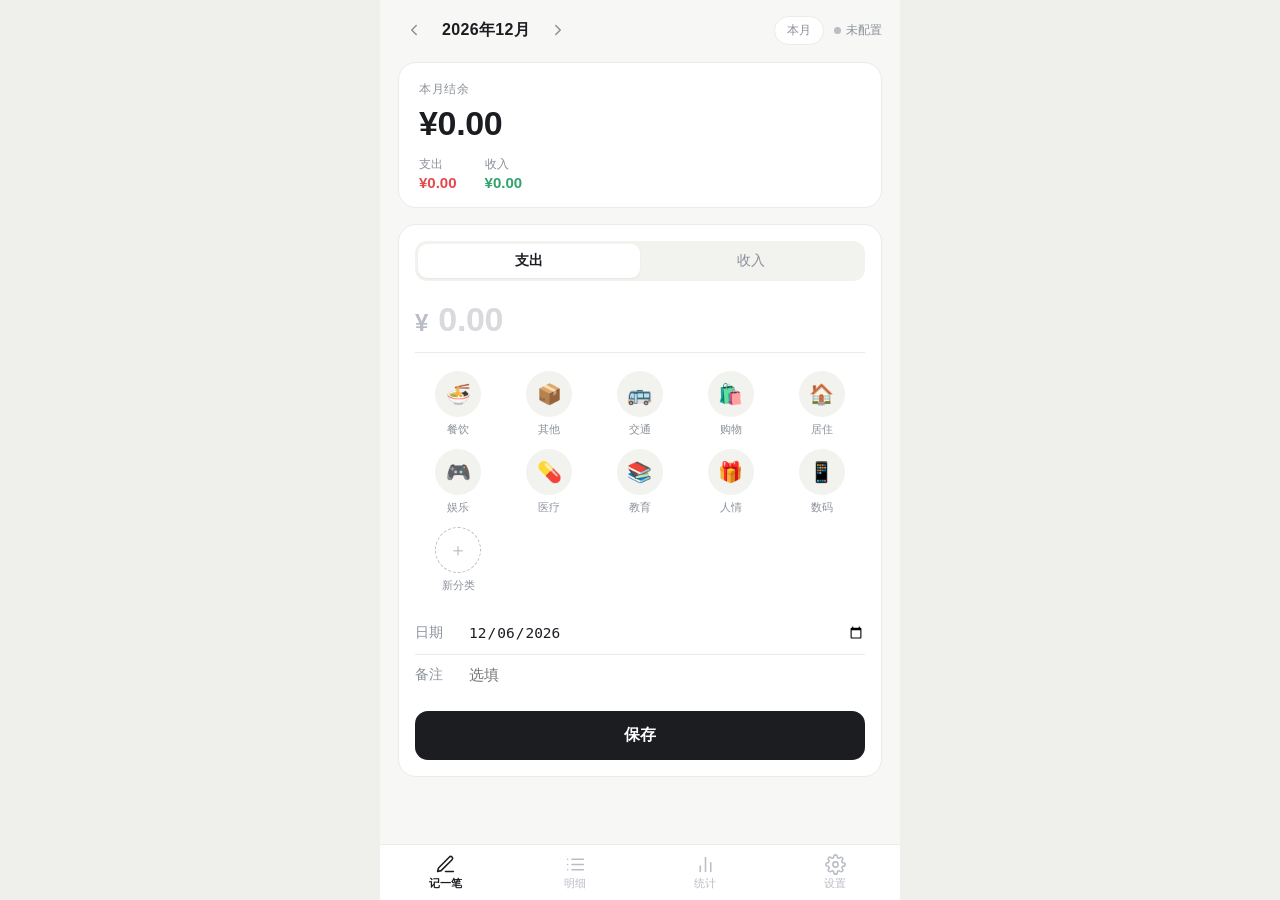
==== index.html @ 95bf7838 "UI 极简改版：暖白底/细线/黑色主按钮/线性图标/大号数字结余卡" ====
<!DOCTYPE html>
<html lang="zh-CN">
<head>
  <meta charset="UTF-8">
  <meta name="viewport" content="width=device-width, initial-scale=1, viewport-fit=cover">
  <title>记账本</title>
  <meta name="theme-color" content="#f7f7f5">
  <meta name="description" content="离线可用的家庭记账本，多设备自动同步">
  <link rel="manifest" href="./manifest.webmanifest">
  <link rel="icon" href="./icons/icon-192.png">
  <link rel="apple-touch-icon" href="./icons/icon-180.png">
  <meta name="apple-mobile-web-app-capable" content="yes">
  <meta name="mobile-web-app-capable" content="yes">
  <meta name="apple-mobile-web-app-status-bar-style" content="default">
  <meta name="apple-mobile-web-app-title" content="记账本">
  <link rel="stylesheet" href="./style.css">
</head>
<body>
  <div id="app">
    <header class="topbar">
      <div class="month-nav">
        <button id="prev-month" class="nav-btn" aria-label="上一月">
          <svg viewBox="0 0 24 24" width="18" height="18" fill="none" stroke="currentColor" stroke-width="2" stroke-linecap="round" stroke-linejoin="round"><polyline points="15 18 9 12 15 6"/></svg>
        </button>
        <div class="month-label" id="month-label">—</div>
        <button id="next-month" class="nav-btn" aria-label="下一月">
          <svg viewBox="0 0 24 24" width="18" height="18" fill="none" stroke="currentColor" stroke-width="2" stroke-linecap="round" stroke-linejoin="round"><polyline points="9 18 15 12 9 6"/></svg>
        </button>
      </div>
      <div class="top-right">
        <button id="this-month" class="today-btn">本月</button>
        <span class="sync-chip off" id="sync-chip" title="同步状态"><i></i><b>未配置</b></span>
      </div>
    </header>

    <section class="hero">
      <div class="hero-k">本月结余</div>
      <div class="hero-v" id="sum-net">¥0.00</div>
      <div class="hero-row">
        <div class="hero-cell"><span class="k">支出</span><span class="v expense" id="sum-expense">¥0.00</span></div>
        <div class="hero-cell"><span class="k">收入</span><span class="v income" id="sum-income">¥0.00</span></div>
      </div>
    </section>

    <main id="view"></main>

    <nav class="tabbar">
      <button class="tab" data-tab="add">
        <svg viewBox="0 0 24 24" width="21" height="21" fill="none" stroke="currentColor" stroke-width="1.8" stroke-linecap="round" stroke-linejoin="round"><path d="M12 20h9"/><path d="M16.5 3.5a2.1 2.1 0 0 1 3 3L7 19l-4 1 1-4Z"/></svg>
        <span>记一笔</span>
      </button>
      <button class="tab" data-tab="list">
        <svg viewBox="0 0 24 24" width="21" height="21" fill="none" stroke="currentColor" stroke-width="1.8" stroke-linecap="round" stroke-linejoin="round"><line x1="8" y1="6" x2="21" y2="6"/><line x1="8" y1="12" x2="21" y2="12"/><line x1="8" y1="18" x2="21" y2="18"/><line x1="3" y1="6" x2="3.01" y2="6"/><line x1="3" y1="12" x2="3.01" y2="12"/><line x1="3" y1="18" x2="3.01" y2="18"/></svg>
        <span>明细</span>
      </button>
      <button class="tab" data-tab="stats">
        <svg viewBox="0 0 24 24" width="21" height="21" fill="none" stroke="currentColor" stroke-width="1.8" stroke-linecap="round" stroke-linejoin="round"><line x1="18" y1="20" x2="18" y2="10"/><line x1="12" y1="20" x2="12" y2="4"/><line x1="6" y1="20" x2="6" y2="14"/></svg>
        <span>统计</span>
      </button>
      <button class="tab" data-tab="set">
        <svg viewBox="0 0 24 24" width="21" height="21" fill="none" stroke="currentColor" stroke-width="1.8" stroke-linecap="round" stroke-linejoin="round"><circle cx="12" cy="12" r="3"/><path d="M19.4 15a1.65 1.65 0 0 0 .33 1.82l.06.06a2 2 0 1 1-2.83 2.83l-.06-.06a1.65 1.65 0 0 0-1.82-.33 1.65 1.65 0 0 0-1 1.51V21a2 2 0 1 1-4 0v-.09A1.65 1.65 0 0 0 9 19.4a1.65 1.65 0 0 0-1.82.33l-.06.06a2 2 0 1 1-2.83-2.83l.06-.06a1.65 1.65 0 0 0 .33-1.82 1.65 1.65 0 0 0-1.51-1H3a2 2 0 1 1 0-4h.09A1.65 1.65 0 0 0 4.6 9a1.65 1.65 0 0 0-.33-1.82l-.06-.06a2 2 0 1 1 2.83-2.83l.06.06a1.65 1.65 0 0 0 1.82.33H9a1.65 1.65 0 0 0 1-1.51V3a2 2 0 1 1 4 0v.09a1.65 1.65 0 0 0 1 1.51 1.65 1.65 0 0 0 1.82-.33l.06-.06a2 2 0 1 1 2.83 2.83l-.06.06a1.65 1.65 0 0 0-.33 1.82V9a1.65 1.65 0 0 0 1.51 1H21a2 2 0 1 1 0 4h-.09a1.65 1.65 0 0 0-1.51 1Z"/></svg>
        <span>设置</span>
      </button>
    </nav>
  </div>

  <div id="toast" class="toast" hidden></div>

  <script src="./sync.js"></script>
  <script src="./app.js"></script>
</body>
</html>
---- style.css ----
/* 记账本 —— 极简风：暖白底、细线、黑色主按钮、大号数字 */
:root {
  --ink: #1b1d21;
  --sub: #8b909a;
  --faint: #b9bdc5;
  --bg: #f7f7f5;
  --card: #ffffff;
  --line: #ecebe8;
  --chip: #f2f2ef;
  --expense: #e5484d;
  --income: #30a46c;
  --radius: 18px;
  --tabbar-h: 56px;
}
* { box-sizing: border-box; -webkit-tap-highlight-color: transparent; }
html, body { margin: 0; padding: 0; }
body {
  font-family: -apple-system, "PingFang SC", "Microsoft YaHei", "Segoe UI", sans-serif;
  background: var(--bg);
  color: var(--ink);
  font-size: 15px;
  -webkit-font-smoothing: antialiased;
}
#app {
  max-width: 520px;
  margin: 0 auto;
  min-height: 100dvh;
  display: flex;
  flex-direction: column;
}

/* ---------- 顶栏 ---------- */
.topbar {
  display: flex; align-items: center; justify-content: space-between;
  padding: calc(14px + env(safe-area-inset-top)) 18px 4px;
}
.month-nav { display: flex; align-items: center; gap: 2px; }
.month-label { font-size: 16px; font-weight: 600; min-width: 108px; text-align: center; letter-spacing: .02em; }
.nav-btn {
  border: none; background: none; color: var(--sub);
  width: 32px; height: 32px; border-radius: 10px; cursor: pointer;
  display: flex; align-items: center; justify-content: center;
}
.nav-btn:active { background: var(--chip); color: var(--ink); }
.top-right { display: flex; align-items: center; gap: 10px; }
.today-btn {
  border: 1px solid var(--line); background: var(--card); color: var(--sub);
  font-size: 12px; padding: 5px 12px; border-radius: 999px; cursor: pointer;
}
.today-btn:active { color: var(--ink); border-color: var(--faint); }
.sync-chip {
  display: inline-flex; align-items: center; gap: 5px;
  font-size: 11.5px; color: var(--sub); cursor: default;
}
.sync-chip i { width: 7px; height: 7px; border-radius: 50%; background: var(--faint); display: inline-block; }
.sync-chip b { font-weight: 500; }
.sync-chip.ok i { background: var(--income); }
.sync-chip.busy i { background: #f0b429; animation: blink 1s infinite; }
.sync-chip.warn i { background: #f0b429; }
.sync-chip.err i { background: var(--expense); }
@keyframes blink { 50% { opacity: .3; } }

/* ---------- 结余卡 ---------- */
.hero {
  margin: 12px 18px 4px;
  background: var(--card);
  border: 1px solid var(--line);
  border-radius: var(--radius);
  padding: 18px 20px 16px;
}
.hero-k { font-size: 12px; color: var(--sub); letter-spacing: .05em; }
.hero-v {
  font-size: 34px; font-weight: 700; margin-top: 6px;
  font-variant-numeric: tabular-nums; letter-spacing: -.01em;
}
.hero-v.neg { color: var(--expense); }
.hero-row { display: flex; gap: 28px; margin-top: 14px; }
.hero-cell { display: flex; flex-direction: column; gap: 2px; }
.hero-cell .k { font-size: 11.5px; color: var(--sub); }
.hero-cell .v { font-size: 15px; font-weight: 600; font-variant-numeric: tabular-nums; }
.v.expense { color: var(--expense); }
.v.income { color: var(--income); }

/* ---------- 主视图 ---------- */
main { flex: 1; padding: 12px 18px calc(var(--tabbar-h) + 22px + env(safe-area-inset-bottom)); }
.card {
  background: var(--card); border: 1px solid var(--line);
  border-radius: var(--radius); padding: 16px; margin-bottom: 12px;
}
.empty { text-align: center; color: var(--faint); padding: 44px 10px; font-size: 14px; }
.empty .big { font-size: 30px; display: block; margin-bottom: 10px; opacity: .6; }

/* ---------- 记一笔 ---------- */
.seg {
  display: flex; background: var(--chip); border-radius: 12px; padding: 3px; margin-bottom: 18px;
}
.seg button {
  flex: 1; padding: 8px; border: none; border-radius: 9px; background: transparent;
  font-size: 14px; color: var(--sub); cursor: pointer; font-weight: 500;
  transition: all .15s ease;
}
.seg button.on { background: var(--card); color: var(--ink); font-weight: 600; box-shadow: 0 1px 2px rgba(0,0,0,.05); }

.amount-row { display: flex; align-items: baseline; gap: 8px; border-bottom: 1.5px solid var(--line); padding-bottom: 12px; margin-bottom: 18px; }
.amount-row:focus-within { border-color: var(--ink); }
.amount-row .yen { font-size: 24px; color: var(--faint); font-weight: 600; }
#amount {
  border: none; outline: none; font-size: 34px; font-weight: 700; width: 100%;
  background: transparent; color: var(--ink); font-variant-numeric: tabular-nums;
  letter-spacing: -.01em;
}
#amount::placeholder { color: #d8dade; font-weight: 600; }

.cat-grid { display: grid; grid-template-columns: repeat(5, 1fr); gap: 12px 4px; margin-bottom: 20px; }
.cat {
  display: flex; flex-direction: column; align-items: center; gap: 5px;
  border: none; background: none; cursor: pointer; padding: 0;
}
.cat .cico {
  width: 46px; height: 46px; border-radius: 50%; background: var(--chip);
  display: flex; align-items: center; justify-content: center;
  font-size: 20px; transition: all .15s ease; border: 1.5px solid transparent;
}
.cat .cname { font-size: 11px; color: var(--sub); max-width: 100%; overflow: hidden; white-space: nowrap; text-overflow: ellipsis; }
.cat.sel .cico { border-color: var(--ink); background: #fff; }
.cat.sel .cname { color: var(--ink); font-weight: 600; }
.cat.add-cat .cico { border: 1.5px dashed var(--faint); background: transparent; color: var(--faint); font-size: 18px; }

.frow { display: flex; align-items: center; gap: 12px; padding: 11px 0; border-bottom: 1px solid var(--line); }
.frow:last-of-type { border-bottom: none; }
.frow .fk { width: 40px; color: var(--sub); font-size: 13.5px; flex: none; }
.frow input {
  flex: 1; border: none; outline: none; background: transparent;
  font-size: 14.5px; color: var(--ink); min-width: 0;
}

.btn-primary {
  width: 100%; padding: 14px; border: none; border-radius: 13px; margin-top: 16px;
  background: var(--ink); color: #fff; font-size: 15.5px; font-weight: 600; cursor: pointer;
  transition: opacity .15s ease;
}
.btn-primary:active { opacity: .8; }
.btn-ghost {
  padding: 14px 18px; border: 1px solid var(--line); border-radius: 13px;
  background: var(--card); color: var(--sub); font-size: 14.5px; cursor: pointer;
}
.btn-ghost:active { border-color: var(--faint); color: var(--ink); }
.btn-danger { color: var(--expense); }
.edit-actions { display: flex; gap: 10px; margin-top: 16px; }
.edit-actions .btn-primary { flex: 1; margin-top: 0; }

/* ---------- 明细 ---------- */
.list-card { padding: 4px 16px 8px; }
.day-group { margin-top: 10px; }
.day-head {
  display: flex; justify-content: space-between; font-size: 12px;
  color: var(--sub); padding: 4px 0 8px;
}
.day-head .day-total { font-variant-numeric: tabular-nums; }
.rrow {
  display: flex; align-items: center; gap: 12px;
  padding: 11px 0; border-top: 1px solid var(--line); cursor: pointer;
}
.rrow:active { opacity: .6; }
.rico {
  width: 36px; height: 36px; border-radius: 50%; background: var(--chip);
  display: flex; align-items: center; justify-content: center; font-size: 17px; flex: none;
}
.rmid { flex: 1; min-width: 0; }
.rname { font-size: 14px; font-weight: 500; }
.rnote { font-size: 11.5px; color: var(--faint); white-space: nowrap; overflow: hidden; text-overflow: ellipsis; margin-top: 1px; }
.ramt { font-size: 14.5px; font-weight: 600; font-variant-numeric: tabular-nums; flex: none; }
.ramt.expense { color: var(--ink); }
.ramt.income { color: var(--income); }

/* ---------- 统计 ---------- */
.chart-title { font-size: 12.5px; color: var(--sub); margin: 0 0 14px; font-weight: 600; letter-spacing: .03em; }
canvas { width: 100%; display: block; }
.pie-wrap { display: flex; align-items: center; gap: 16px; flex-wrap: wrap; }
.pie-wrap canvas { flex: 0 0 140px; width: 140px; height: 140px; }
.legend { flex: 1; min-width: 180px; }
.legend-item { padding: 5px 0; }
.legend-line { display: flex; align-items: center; gap: 6px; font-size: 12.5px; }
.legend-line .l-name { flex: 1; white-space: nowrap; overflow: hidden; text-overflow: ellipsis; color: var(--ink); }
.legend-line .l-val { font-variant-numeric: tabular-nums; font-weight: 600; }
.legend-line .l-pct { color: var(--sub); width: 38px; text-align: right; font-variant-numeric: tabular-nums; }
.lbar { height: 4px; border-radius: 2px; background: var(--chip); margin-top: 5px; overflow: hidden; }
.lbar i { display: block; height: 100%; border-radius: 2px; }

/* ---------- 设置 ---------- */
.set-row { padding: 10px 0; }
.set-k { font-size: 12.5px; color: var(--sub); margin-bottom: 8px; }
.set-row input {
  width: 100%; border: 1px solid var(--line); border-radius: 11px; padding: 11px 13px;
  font-size: 14px; background: var(--card); color: var(--ink); outline: none;
}
.set-row input:focus { border-color: var(--ink); }
.set-actions { display: flex; gap: 10px; margin-top: 12px; }
.set-actions .btn-primary { flex: 1; margin-top: 0; }
.set-status { font-size: 13px; color: var(--sub); line-height: 2; margin-top: 12px; border-top: 1px solid var(--line); padding-top: 10px; }
.set-status b { color: var(--ink); font-weight: 600; }
.set-status .err-txt { color: var(--expense); }
.set-help { font-size: 12px; color: var(--faint); line-height: 1.9; margin-top: 10px; }
.set-help a { color: var(--sub); }

/* ---------- 底栏 ---------- */
.tabbar {
  position: fixed; bottom: 0; left: 0; right: 0; z-index: 20;
  max-width: 520px; margin: 0 auto;
  display: flex; background: rgba(255,255,255,0.92); backdrop-filter: blur(12px);
  border-top: 1px solid var(--line);
  padding-bottom: env(safe-area-inset-bottom);
  height: calc(var(--tabbar-h) + env(safe-area-inset-bottom));
}
.tab {
  flex: 1; border: none; background: none; display: flex; flex-direction: column;
  align-items: center; justify-content: center; gap: 2px;
  font-size: 10.5px; color: var(--faint); cursor: pointer; transition: color .15s ease;
}
.tab.on { color: var(--ink); font-weight: 600; }

/* ---------- toast ---------- */
.toast {
  position: fixed; left: 50%; bottom: calc(var(--tabbar-h) + 24px + env(safe-area-inset-bottom));
  transform: translateX(-50%); z-index: 50;
  background: rgba(27, 29, 33, 0.92); color: #fff; font-size: 13px;
  padding: 9px 18px; border-radius: 999px; max-width: 82vw; text-align: center;
  animation: pop 0.18s ease-out;
}
.toast.err { background: rgba(190, 60, 45, 0.95); }
@keyframes pop { from { opacity: 0; transform: translateX(-50%) translateY(6px); } }

@media (min-width: 560px) {
  body { background: #efefec; }
  #app { background: var(--bg); }
}
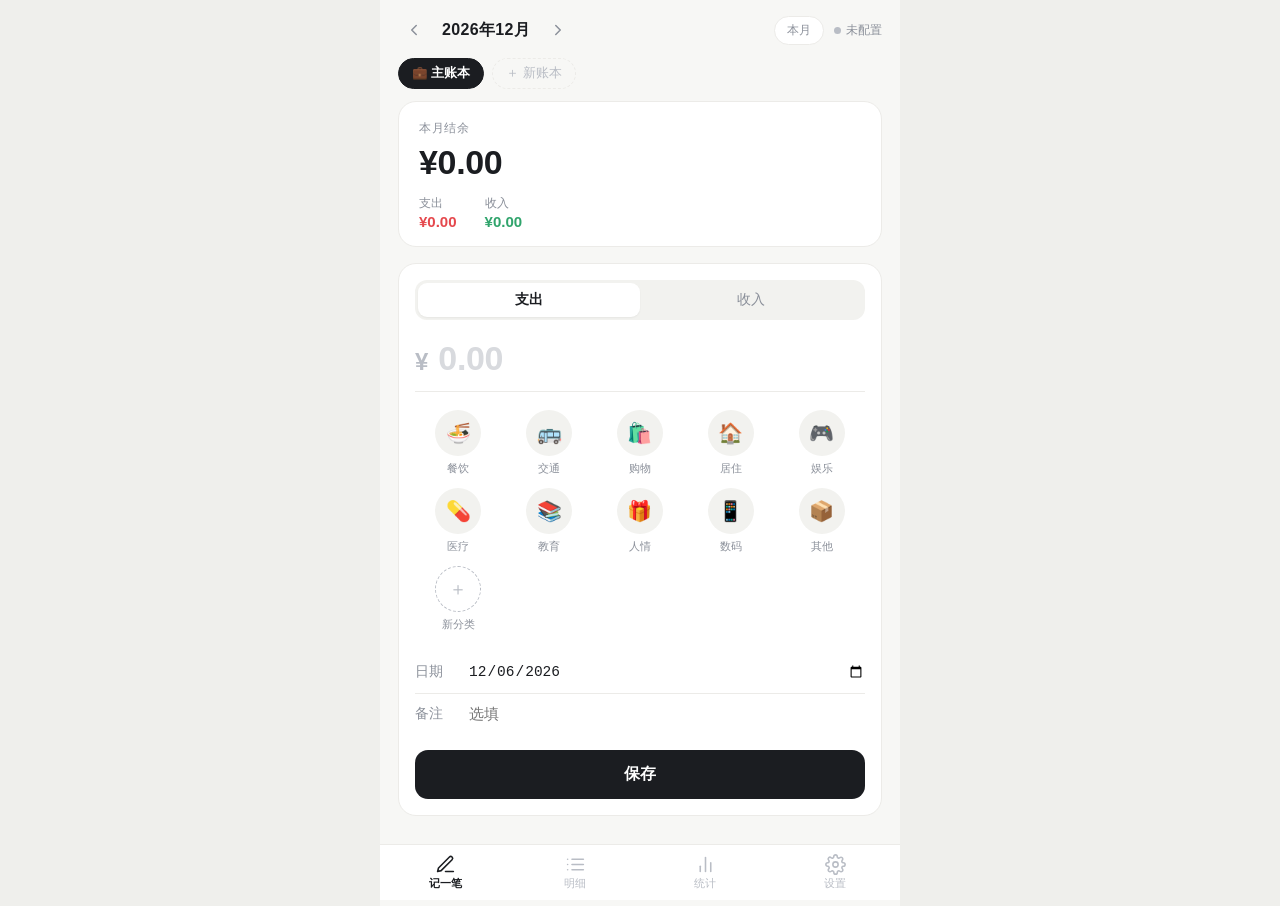
==== commit 9af98d9b: "多账本：主账本+可增删改的小账本，顶部胶囊切换，账本管理进设置页，同步含 ledgers" ====
--- a/index.html
+++ b/index.html
@@ -32,6 +32,8 @@
         <span class="sync-chip off" id="sync-chip" title="同步状态"><i></i><b>未配置</b></span>
       </div>
     </header>
+
+    <div class="ledger-row" id="ledger-row"></div>
 
     <section class="hero">
       <div class="hero-k">本月结余</div>
--- a/style.css
+++ b/style.css
@@ -90,6 +90,37 @@
 .empty { text-align: center; color: var(--faint); padding: 44px 10px; font-size: 14px; }
 .empty .big { font-size: 30px; display: block; margin-bottom: 10px; opacity: .6; }
 
+/* ---------- 账本切换 ---------- */
+.ledger-row {
+  display: flex; gap: 8px; padding: 8px 18px 0;
+  overflow-x: auto; scrollbar-width: none;
+}
+.ledger-row::-webkit-scrollbar { display: none; }
+.lchip {
+  flex: none; border: 1px solid var(--line); background: var(--card); color: var(--sub);
+  font-size: 12.5px; padding: 6px 13px; border-radius: 999px; cursor: pointer; white-space: nowrap;
+  transition: all .15s ease;
+}
+.lchip.on { background: var(--ink); color: #fff; border-color: var(--ink); font-weight: 600; }
+.lchip-add { border-style: dashed; color: var(--faint); background: transparent; }
+.lchip-add:active { border-color: var(--ink); color: var(--ink); }
+
+/* ---------- 账本管理行 ---------- */
+.mrow { display: flex; align-items: center; gap: 10px; padding: 10px 0; border-bottom: 1px solid var(--line); }
+.mrow:last-child { border-bottom: none; }
+.mico {
+  width: 32px; height: 32px; border-radius: 50%; background: var(--chip);
+  display: flex; align-items: center; justify-content: center; font-size: 15px; flex: none;
+}
+.mname { flex: 1; min-width: 0; font-size: 14px; font-weight: 600; }
+.mname em { display: block; font-style: normal; font-size: 11.5px; color: var(--faint); font-weight: 400; margin-top: 1px; }
+.mini {
+  border: 1px solid var(--line); background: var(--card); color: var(--sub);
+  font-size: 12px; padding: 5px 11px; border-radius: 8px; cursor: pointer; flex: none;
+}
+.mini:active { border-color: var(--faint); color: var(--ink); }
+.mini.danger { color: var(--expense); border-color: #f3c5bd; }
+
 /* ---------- 记一笔 ---------- */
 .seg {
   display: flex; background: var(--chip); border-radius: 12px; padding: 3px; margin-bottom: 18px;
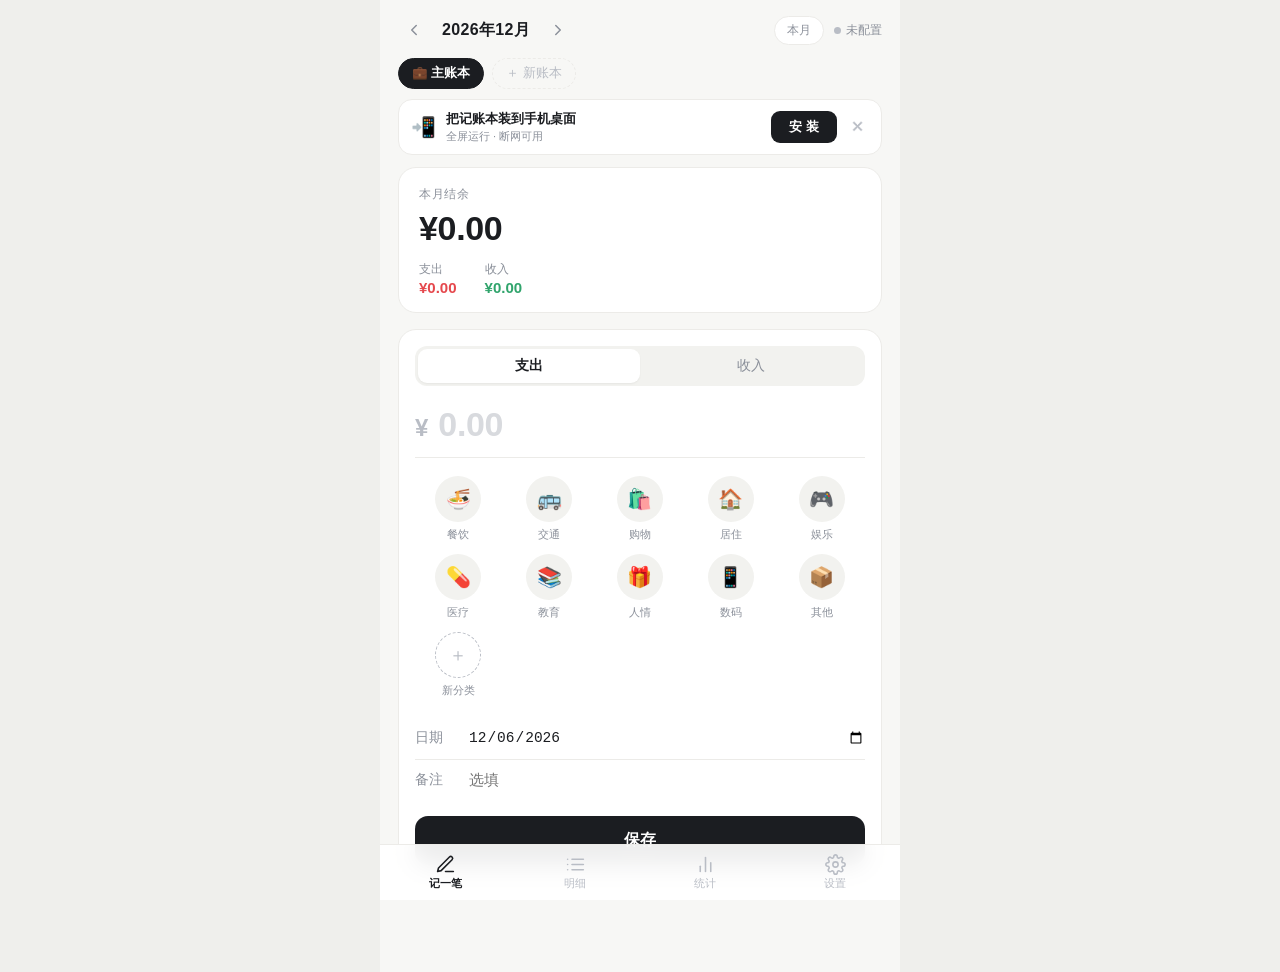
==== commit ba08dba0: "一键安装引导：beforeinstallprompt 安装横幅 + 设置页安装说明" ====
--- a/index.html
+++ b/index.html
@@ -34,6 +34,13 @@
     </header>
 
     <div class="ledger-row" id="ledger-row"></div>
+
+    <div class="install-banner" id="install-banner" hidden>
+      <span class="ib-ico">📲</span>
+      <div class="ib-txt"><b>把记账本装到手机桌面</b><em>全屏运行 · 断网可用</em></div>
+      <button class="ib-btn" id="ib-install">安 装</button>
+      <button class="ib-x" id="ib-dismiss" aria-label="关闭">✕</button>
+    </div>
 
     <section class="hero">
       <div class="hero-k">本月结余</div>
--- a/style.css
+++ b/style.css
@@ -90,6 +90,22 @@
 .empty { text-align: center; color: var(--faint); padding: 44px 10px; font-size: 14px; }
 .empty .big { font-size: 30px; display: block; margin-bottom: 10px; opacity: .6; }
 
+/* ---------- 安装引导条 ---------- */
+.install-banner {
+  display: flex; align-items: center; gap: 10px;
+  margin: 10px 18px 0; padding: 10px 12px;
+  background: var(--card); border: 1px solid var(--line); border-radius: 14px;
+}
+.ib-ico { font-size: 20px; flex: none; }
+.ib-txt { flex: 1; min-width: 0; display: flex; flex-direction: column; gap: 1px; }
+.ib-txt b { font-size: 13px; }
+.ib-txt em { font-style: normal; font-size: 11px; color: var(--sub); }
+.ib-btn {
+  border: none; background: var(--ink); color: #fff; font-size: 13px;
+  padding: 7px 18px; border-radius: 9px; cursor: pointer; font-weight: 600; flex: none;
+}
+.ib-x { border: none; background: none; color: var(--faint); font-size: 14px; cursor: pointer; padding: 4px; flex: none; }
+
 /* ---------- 账本切换 ---------- */
 .ledger-row {
   display: flex; gap: 8px; padding: 8px 18px 0;
@@ -120,6 +136,35 @@
 }
 .mini:active { border-color: var(--faint); color: var(--ink); }
 .mini.danger { color: var(--expense); border-color: #f3c5bd; }
+
+/* ---------- 日历总览 ---------- */
+.cal-head, .cal-grid { display: grid; grid-template-columns: repeat(7, 1fr); gap: 4px; }
+.cal-head span { text-align: center; font-size: 10.5px; color: var(--faint); padding-bottom: 4px; }
+.cal-cell {
+  display: flex; flex-direction: column; align-items: center; justify-content: flex-start;
+  min-height: 46px; padding: 5px 0 3px; border-radius: 10px;
+}
+.cal-cell.pad { min-height: 0; padding: 0; }
+.cal-cell .cd { font-size: 12.5px; font-weight: 600; color: var(--sub); line-height: 1.25; }
+.cal-cell .ce, .cal-cell .ci { font-size: 8.5px; line-height: 1.35; font-variant-numeric: tabular-nums; visibility: hidden; }
+.cal-cell.has { background: var(--chip); cursor: pointer; }
+.cal-cell.has .cd { color: var(--ink); }
+.cal-cell.has .ce { color: var(--expense); visibility: visible; }
+.cal-cell.has .ci { color: var(--income); visibility: visible; }
+.cal-cell.has:active { transform: scale(.94); }
+.cal-cell.today { background: var(--ink); }
+.cal-cell.today .cd { color: #fff; }
+.cal-cell.today.has .ce { color: #ff9d97; }
+.cal-cell.today.has .ci { color: #7ddcae; }
+.day-filter {
+  display: flex; align-items: center; justify-content: space-between;
+  background: var(--card); border: 1px solid var(--line); border-radius: 12px;
+  padding: 9px 14px; margin-bottom: 10px; font-size: 13px; font-weight: 600;
+}
+.day-filter button {
+  border: none; background: var(--chip); color: var(--sub);
+  font-size: 12px; padding: 5px 11px; border-radius: 8px; cursor: pointer; font-weight: 400;
+}
 
 /* ---------- 记一笔 ---------- */
 .seg {
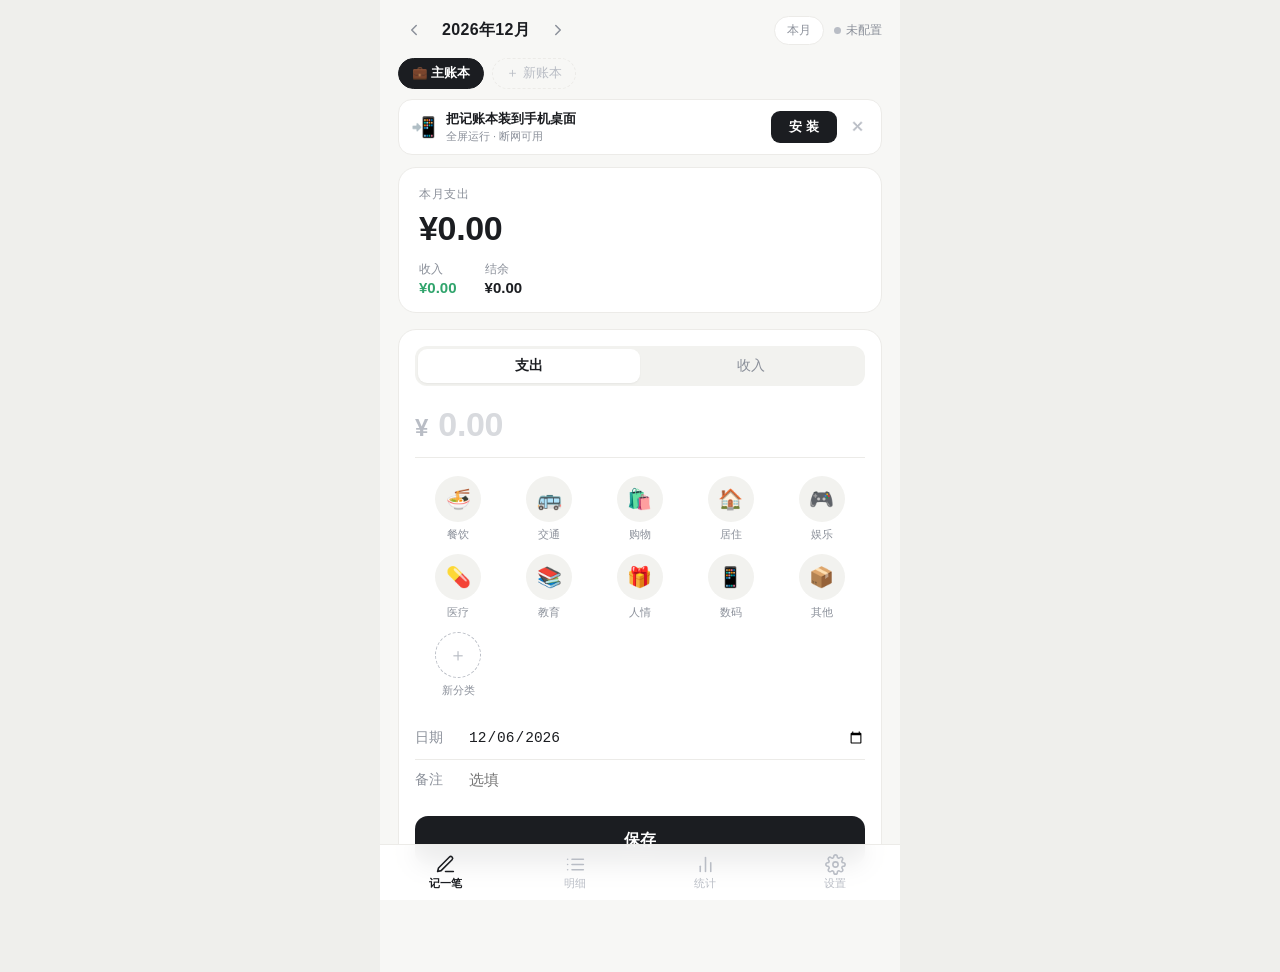
==== commit bdfccb7c: "结余卡改为支出大字优先：本月支出/总支出最大，收入与结余小字" ====
--- a/index.html
+++ b/index.html
@@ -40,14 +40,20 @@
       <div class="ib-txt"><b>把记账本装到手机桌面</b><em>全屏运行 · 断网可用</em></div>
       <button class="ib-btn" id="ib-install">安 装</button>
       <button class="ib-x" id="ib-dismiss" aria-label="关闭">✕</button>
+      <div class="ib-help" id="ib-help" hidden>
+        当前浏览器不支持一键安装，可以：<br>
+        ① 点浏览器菜单（底部 ≡ 或右上 ⋮）→ <b>添加至桌面 / 添加到主屏幕</b>；<br>
+        ② 想要真正的 App 体验：在应用商店安装 <b>Edge</b> 或 <b>Chrome</b> 浏览器，重新打开本页再点安装；<br>
+        ③ 直接下载 <a href="./jizhang.apk">APK 安装包</a>（华为等浏览器装不上时用这个）。
+      </div>
     </div>
 
     <section class="hero">
-      <div class="hero-k">本月结余</div>
-      <div class="hero-v" id="sum-net">¥0.00</div>
+      <div class="hero-k">本月支出</div>
+      <div class="hero-v" id="sum-expense">¥0.00</div>
       <div class="hero-row">
-        <div class="hero-cell"><span class="k">支出</span><span class="v expense" id="sum-expense">¥0.00</span></div>
         <div class="hero-cell"><span class="k">收入</span><span class="v income" id="sum-income">¥0.00</span></div>
+        <div class="hero-cell"><span class="k">结余</span><span class="v" id="sum-net">¥0.00</span></div>
       </div>
     </section>
 
--- a/style.css
+++ b/style.css
@@ -80,6 +80,7 @@
 .hero-cell .v { font-size: 15px; font-weight: 600; font-variant-numeric: tabular-nums; }
 .v.expense { color: var(--expense); }
 .v.income { color: var(--income); }
+.v.neg { color: var(--expense); }
 
 /* ---------- 主视图 ---------- */
 main { flex: 1; padding: 12px 18px calc(var(--tabbar-h) + 22px + env(safe-area-inset-bottom)); }
@@ -105,6 +106,13 @@
   padding: 7px 18px; border-radius: 9px; cursor: pointer; font-weight: 600; flex: none;
 }
 .ib-x { border: none; background: none; color: var(--faint); font-size: 14px; cursor: pointer; padding: 4px; flex: none; }
+.ib-help {
+  display: none; flex-basis: 100%; font-size: 12px; color: var(--sub);
+  line-height: 1.8; border-top: 1px solid var(--line); padding-top: 8px; margin-top: 2px;
+}
+.install-banner { flex-wrap: wrap; }
+.install-banner .ib-help[hidden] { display: none; }
+.install-banner .ib-help:not([hidden]) { display: block; }
 
 /* ---------- 账本切换 ---------- */
 .ledger-row {
@@ -201,6 +209,8 @@
 .cat.sel .cico { border-color: var(--ink); background: #fff; }
 .cat.sel .cname { color: var(--ink); font-weight: 600; }
 .cat.add-cat .cico { border: 1.5px dashed var(--faint); background: transparent; color: var(--faint); font-size: 18px; }
+.cat.cat-more .cico { border: 1.5px dashed var(--faint); background: transparent; color: var(--sub); font-size: 15px; }
+.cat.cat-more:active .cico { border-color: var(--ink); color: var(--ink); }
 
 .frow { display: flex; align-items: center; gap: 12px; padding: 11px 0; border-bottom: 1px solid var(--line); }
 .frow:last-of-type { border-bottom: none; }
@@ -209,6 +219,10 @@
   flex: 1; border: none; outline: none; background: transparent;
   font-size: 14.5px; color: var(--ink); min-width: 0;
 }
+.frow select {
+  flex: 1; border: 1px solid var(--line); border-radius: 10px; padding: 9px 10px;
+  font-size: 14px; background: var(--card); color: var(--ink); outline: none; min-width: 0;
+}
 
 .btn-primary {
   width: 100%; padding: 14px; border: none; border-radius: 13px; margin-top: 16px;
@@ -252,9 +266,15 @@
 /* ---------- 统计 ---------- */
 .chart-title { font-size: 12.5px; color: var(--sub); margin: 0 0 14px; font-weight: 600; letter-spacing: .03em; }
 canvas { width: 100%; display: block; }
-.pie-wrap { display: flex; align-items: center; gap: 16px; flex-wrap: wrap; }
-.pie-wrap canvas { flex: 0 0 140px; width: 140px; height: 140px; }
-.legend { flex: 1; min-width: 180px; }
+.pie-wrap { display: flex; flex-direction: column; align-items: stretch; gap: 14px; }
+.pie-wrap canvas { align-self: center; flex: 0 0 140px; width: 140px; height: 140px; }
+.legend { min-width: 0; }
+.legend-more {
+  display: block; width: 100%; margin-top: 8px;
+  border: 1px dashed var(--faint); background: transparent; color: var(--sub);
+  font-size: 12px; padding: 7px; border-radius: 9px; cursor: pointer;
+}
+.legend-more:active { border-color: var(--ink); color: var(--ink); }
 .legend-item { padding: 5px 0; }
 .legend-line { display: flex; align-items: center; gap: 6px; font-size: 12.5px; }
 .legend-line .l-name { flex: 1; white-space: nowrap; overflow: hidden; text-overflow: ellipsis; color: var(--ink); }
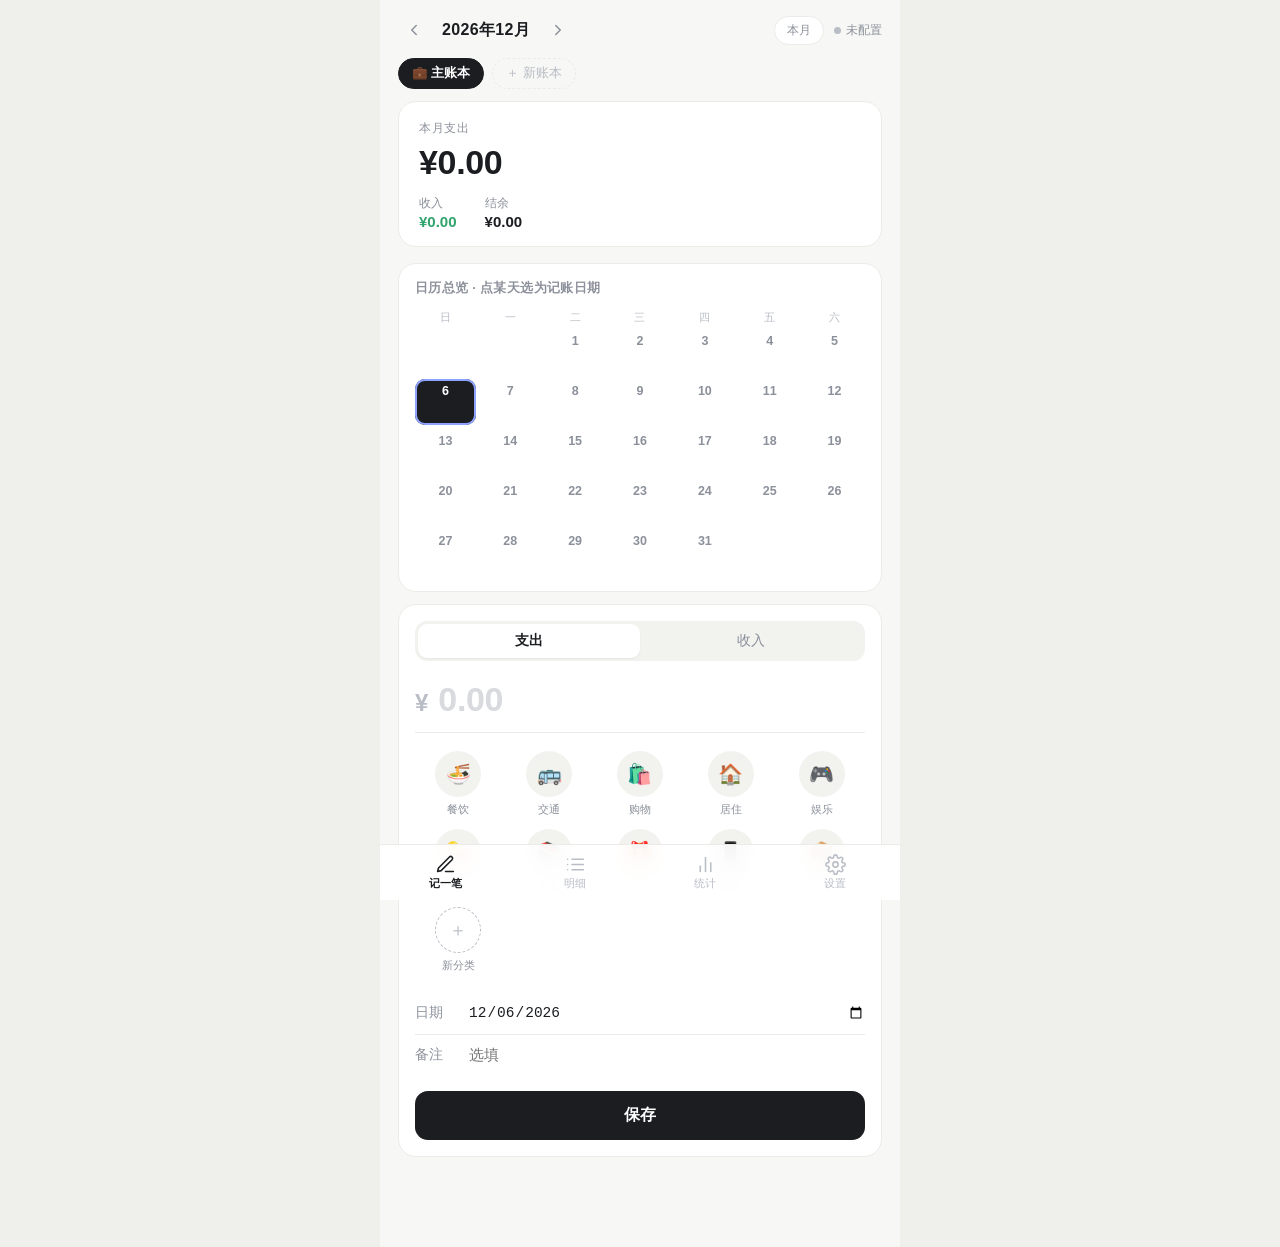
==== commit 2a48bcad: "移除安装横幅（说明移入设置页含一键安装按钮）；新版本自动刷新" ====
--- a/index.html
+++ b/index.html
@@ -34,19 +34,6 @@
     </header>
 
     <div class="ledger-row" id="ledger-row"></div>
-
-    <div class="install-banner" id="install-banner" hidden>
-      <span class="ib-ico">📲</span>
-      <div class="ib-txt"><b>把记账本装到手机桌面</b><em>全屏运行 · 断网可用</em></div>
-      <button class="ib-btn" id="ib-install">安 装</button>
-      <button class="ib-x" id="ib-dismiss" aria-label="关闭">✕</button>
-      <div class="ib-help" id="ib-help" hidden>
-        当前浏览器不支持一键安装，可以：<br>
-        ① 点浏览器菜单（底部 ≡ 或右上 ⋮）→ <b>添加至桌面 / 添加到主屏幕</b>；<br>
-        ② 想要真正的 App 体验：在应用商店安装 <b>Edge</b> 或 <b>Chrome</b> 浏览器，重新打开本页再点安装；<br>
-        ③ 直接下载 <a href="./jizhang.apk">APK 安装包</a>（华为等浏览器装不上时用这个）。
-      </div>
-    </div>
 
     <section class="hero">
       <div class="hero-k">本月支出</div>
--- a/style.css
+++ b/style.css
@@ -156,6 +156,12 @@
 .cal-cell .cd { font-size: 12.5px; font-weight: 600; color: var(--sub); line-height: 1.25; }
 .cal-cell .ce, .cal-cell .ci { font-size: 8.5px; line-height: 1.35; font-variant-numeric: tabular-nums; visibility: hidden; }
 .cal-cell.has { background: var(--chip); cursor: pointer; }
+.cal-cell[data-day] { cursor: pointer; }
+.cal-cell:active { transform: scale(.94); }
+.cal-cell.sel { background: #e9edfe; box-shadow: inset 0 0 0 1.5px var(--primary); }
+.cal-cell.sel .cd { color: var(--primary-dark); }
+.cal-cell.sel.today { background: var(--ink); box-shadow: inset 0 0 0 2px #8ea2ff; }
+.cal-cell.sel.today .cd { color: #fff; }
 .cal-cell.has .cd { color: var(--ink); }
 .cal-cell.has .ce { color: var(--expense); visibility: visible; }
 .cal-cell.has .ci { color: var(--income); visibility: visible; }
@@ -260,8 +266,44 @@
 .rname { font-size: 14px; font-weight: 500; }
 .rnote { font-size: 11.5px; color: var(--faint); white-space: nowrap; overflow: hidden; text-overflow: ellipsis; margin-top: 1px; }
 .ramt { font-size: 14.5px; font-weight: 600; font-variant-numeric: tabular-nums; flex: none; }
+.jump-chip {
+  flex: none; border: none; background: #e9edfe; color: var(--primary-dark);
+  font-size: 11px; padding: 4px 9px; border-radius: 8px; cursor: pointer; margin-left: 8px;
+}
+.jump-chip:active { background: #d9e0fd; }
 .ramt.expense { color: var(--ink); }
 .ramt.income { color: var(--income); }
+
+/* ---------- 多选移动 ---------- */
+.list-tools { display: flex; align-items: center; gap: 10px; margin-bottom: 10px; }
+.lt-hint { font-size: 11.5px; color: var(--faint); }
+.dayhead-act { cursor: pointer; }
+.dayhead-act:active span { color: var(--ink); }
+.rrow .selbox {
+  width: 21px; height: 21px; border-radius: 50%; border: 1.5px solid var(--faint);
+  flex: none; display: flex; align-items: center; justify-content: center;
+  font-size: 12px; color: #fff;
+}
+.rrow.picked .selbox { background: var(--primary); border-color: var(--primary); }
+.rrow.picked { background: #f0f4ff; }
+.rrow.mirror-row { opacity: .5; }
+.move-bar {
+  position: fixed; bottom: calc(var(--tabbar-h) + 12px + env(safe-area-inset-bottom));
+  left: 50%; transform: translateX(-50%); z-index: 30;
+  width: min(520px, calc(100vw - 20px));
+  background: var(--ink); color: #fff; border-radius: 14px; padding: 10px 12px;
+  display: flex; gap: 8px; align-items: center; flex-wrap: wrap;
+  box-shadow: 0 6px 24px rgba(0, 0, 0, 0.25);
+}
+.move-bar .mb-count { font-size: 12.5px; flex: none; }
+.move-bar input, .move-bar select {
+  border: none; border-radius: 8px; padding: 7px 8px; font-size: 12.5px;
+  background: #fff; color: var(--ink); flex: 1; min-width: 0; outline: none;
+}
+.move-bar #mb-go {
+  border: none; background: #fff; color: var(--ink); font-weight: 700;
+  border-radius: 8px; padding: 7px 14px; font-size: 13px; cursor: pointer; flex: none;
+}
 
 /* ---------- 统计 ---------- */
 .chart-title { font-size: 12.5px; color: var(--sub); margin: 0 0 14px; font-weight: 600; letter-spacing: .03em; }
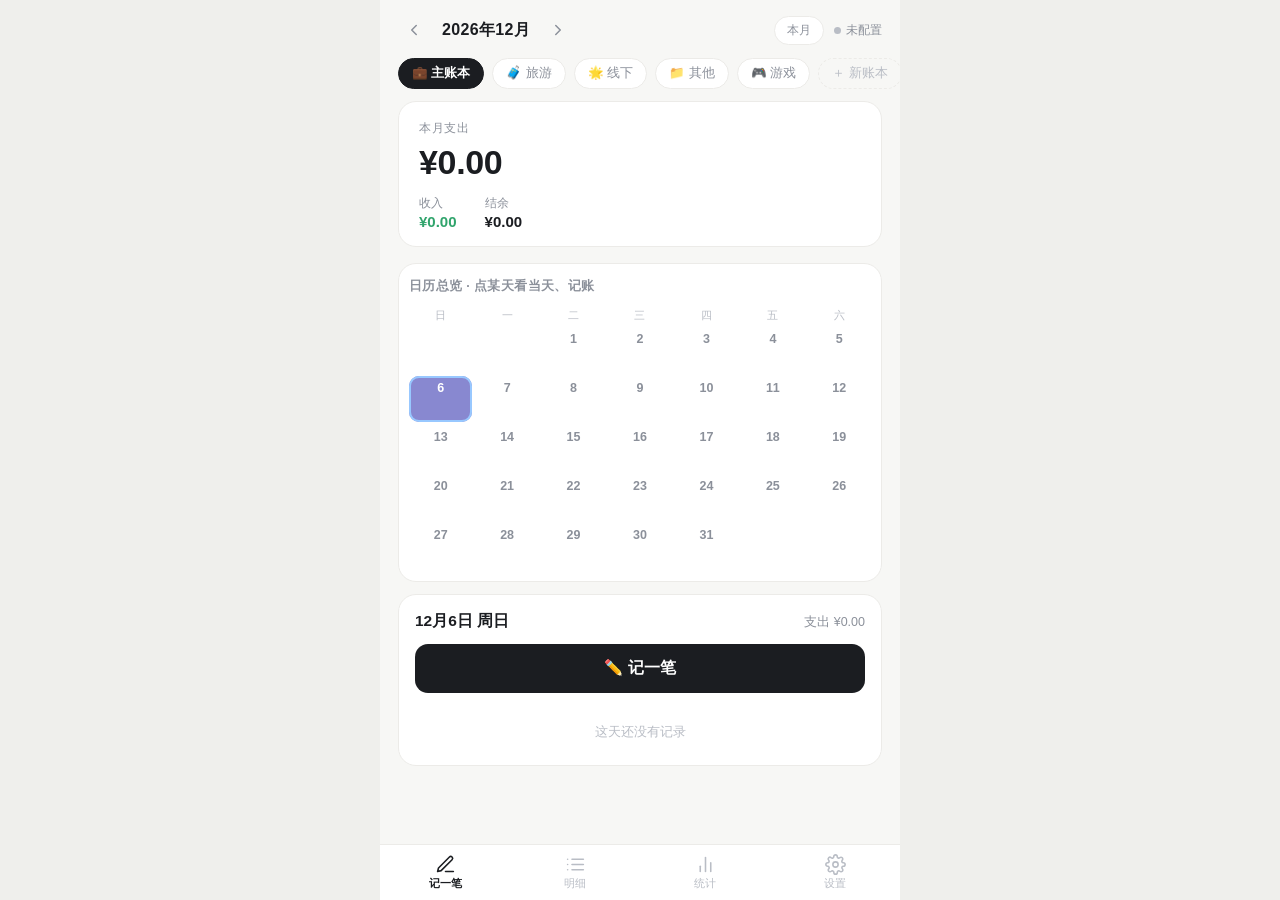
==== commit 211fe203: "同伴系统：结余卡右侧头像区、多选同行人弹层、新建同伴可上传照片头像、预置6人、同伴管理" ====
--- a/index.html
+++ b/index.html
@@ -36,12 +36,15 @@
     <div class="ledger-row" id="ledger-row"></div>
 
     <section class="hero">
-      <div class="hero-k">本月支出</div>
-      <div class="hero-v" id="sum-expense">¥0.00</div>
-      <div class="hero-row">
-        <div class="hero-cell"><span class="k">收入</span><span class="v income" id="sum-income">¥0.00</span></div>
-        <div class="hero-cell"><span class="k">结余</span><span class="v" id="sum-net">¥0.00</span></div>
+      <div class="hero-main">
+        <div class="hero-k">本月支出</div>
+        <div class="hero-v" id="sum-expense">¥0.00</div>
+        <div class="hero-row">
+          <div class="hero-cell"><span class="k">收入</span><span class="v income" id="sum-income">¥0.00</span></div>
+          <div class="hero-cell"><span class="k">结余</span><span class="v" id="sum-net">¥0.00</span></div>
+        </div>
       </div>
+      <div class="hero-who" id="hero-who" hidden></div>
     </section>
 
     <main id="view"></main>
--- a/style.css
+++ b/style.css
@@ -9,6 +9,10 @@
   --chip: #f2f2ef;
   --expense: #e5484d;
   --income: #30a46c;
+  --primary: #8888d0;
+  --primary-dark: #6666a8;
+  --primary-pale: #e9e8f0;
+  --primary-light: #ccd1f7;
   --radius: 18px;
   --tabbar-h: 56px;
 }
@@ -67,6 +71,30 @@
   border: 1px solid var(--line);
   border-radius: var(--radius);
   padding: 18px 20px 16px;
+  display: flex;
+  justify-content: space-between;
+  align-items: flex-start;
+  gap: 12px;
+}
+.hero-main { flex: 1; min-width: 0; }
+.hero-who {
+  display: flex; flex-direction: column; gap: 6px; align-items: center;
+  cursor: pointer; flex: none; padding-top: 2px;
+}
+.avatar {
+  width: 34px; height: 34px; border-radius: 50%; background: var(--chip);
+  display: flex; align-items: center; justify-content: center;
+  font-size: 17px; overflow: hidden; flex: none;
+}
+.avatar.sm { width: 26px; height: 26px; font-size: 14px; display: inline-flex; vertical-align: middle; }
+.avatar img { width: 100%; height: 100%; object-fit: cover; }
+.si-label { display: flex; align-items: center; gap: 8px; }
+.si-radio.checked { border-color: var(--primary-dark); background: radial-gradient(circle, var(--primary-dark) 0 4.5px, transparent 5px); }
+.sheet-foot { display: flex; align-items: center; gap: 10px; margin-top: 10px; }
+.sheet-foot .mini { flex: none; }
+.sheet-ok {
+  flex: 1; border: none; background: var(--ink); color: #fff;
+  font-size: 14.5px; font-weight: 600; padding: 12px; border-radius: 12px; cursor: pointer;
 }
 .hero-k { font-size: 12px; color: var(--sub); letter-spacing: .05em; }
 .hero-v {
@@ -146,6 +174,8 @@
 .mini.danger { color: var(--expense); border-color: #f3c5bd; }
 
 /* ---------- 日历总览 ---------- */
+.cal-card { padding: 14px 10px 12px; }
+.cal-card .cal-head, .cal-card .cal-grid { grid-template-columns: repeat(7, 1fr); gap: 3px; }
 .cal-head, .cal-grid { display: grid; grid-template-columns: repeat(7, 1fr); gap: 4px; }
 .cal-head span { text-align: center; font-size: 10.5px; color: var(--faint); padding-bottom: 4px; }
 .cal-cell {
@@ -155,21 +185,24 @@
 .cal-cell.pad { min-height: 0; padding: 0; }
 .cal-cell .cd { font-size: 12.5px; font-weight: 600; color: var(--sub); line-height: 1.25; }
 .cal-cell .ce, .cal-cell .ci { font-size: 8.5px; line-height: 1.35; font-variant-numeric: tabular-nums; visibility: hidden; }
+.cal-cell .ce.long, .cal-cell .ci.long { font-size: 7.6px; letter-spacing: -.2px; }
 .cal-cell.has { background: var(--chip); cursor: pointer; }
 .cal-cell[data-day] { cursor: pointer; }
 .cal-cell:active { transform: scale(.94); }
-.cal-cell.sel { background: #e9edfe; box-shadow: inset 0 0 0 1.5px var(--primary); }
-.cal-cell.sel .cd { color: var(--primary-dark); }
-.cal-cell.sel.today { background: var(--ink); box-shadow: inset 0 0 0 2px #8ea2ff; }
+.cal-cell.sel { background: #e8f2ff; box-shadow: inset 0 0 0 1.5px #0b7de1; }
+.cal-cell.sel .cd { color: #0b64b8; }
+.cal-cell.sel .ce { color: #d94f53 !important; }
+.cal-cell.sel .ci { color: #1f8a58 !important; }
+.cal-cell.sel.today { background: #8888d0; box-shadow: inset 0 0 0 2px #98c8ff; }
 .cal-cell.sel.today .cd { color: #fff; }
 .cal-cell.has .cd { color: var(--ink); }
 .cal-cell.has .ce { color: var(--expense); visibility: visible; }
 .cal-cell.has .ci { color: var(--income); visibility: visible; }
 .cal-cell.has:active { transform: scale(.94); }
-.cal-cell.today { background: var(--ink); }
+.cal-cell.today { background: #8888d0; }
 .cal-cell.today .cd { color: #fff; }
-.cal-cell.today.has .ce { color: #ff9d97; }
-.cal-cell.today.has .ci { color: #7ddcae; }
+.cal-cell.today.has .ce { color: #ffd9d6; }
+.cal-cell.today.has .ci { color: #d9f7e8; }
 .day-filter {
   display: flex; align-items: center; justify-content: space-between;
   background: var(--card); border: 1px solid var(--line); border-radius: 12px;
@@ -179,6 +212,69 @@
   border: none; background: var(--chip); color: var(--sub);
   font-size: 12px; padding: 5px 11px; border-radius: 8px; cursor: pointer; font-weight: 400;
 }
+
+/* ---------- 当日面板与表单头 ---------- */
+.dp-head { display: flex; align-items: baseline; justify-content: space-between; margin-bottom: 10px; }
+.dp-date { font-size: 15.5px; font-weight: 700; }
+.dp-sum { font-size: 12.5px; color: var(--sub); font-variant-numeric: tabular-nums; }
+.dp-empty { text-align: center; color: var(--faint); font-size: 13px; padding: 18px 0 8px; }
+.xref {
+  font-size: 11.5px; color: var(--primary-dark); background: #f2f2fb;
+  border: 1px dashed var(--primary-light); border-radius: 8px; padding: 5px 10px;
+  margin: 2px 0 8px; cursor: pointer;
+}
+.xref:active { background: var(--primary-pale); }
+.form-head { display: flex; align-items: center; gap: 10px; margin-bottom: 14px; }
+.btn-back {
+  width: 32px; height: 32px; border-radius: 10px; border: 1px solid var(--line);
+  background: var(--card); color: var(--ink); font-size: 16px; cursor: pointer; flex: none;
+}
+.btn-back:active { background: var(--chip); }
+.fh-date { font-size: 15px; font-weight: 700; }
+
+/* ---------- 底部弹层选择器 ---------- */
+.sheet-mask {
+  position: fixed; inset: 0; z-index: 60; background: rgba(20, 22, 28, 0.4);
+  opacity: 0; transition: opacity .18s ease; display: flex; align-items: flex-end; justify-content: center;
+}
+.sheet-mask.show { opacity: 1; }
+.sheet {
+  width: min(520px, 100vw); background: var(--card);
+  border-radius: 20px 20px 0 0; padding: 16px 16px calc(16px + env(safe-area-inset-bottom));
+  transform: translateY(24px); transition: transform .2s ease;
+  max-height: 68vh; display: flex; flex-direction: column;
+}
+.sheet-mask.show .sheet { transform: translateY(0); }
+.sheet-title { font-size: 13px; color: var(--sub); text-align: center; padding-bottom: 10px; font-weight: 600; }
+.sheet-list { overflow-y: auto; }
+.sheet-item {
+  display: flex; align-items: center; justify-content: space-between;
+  padding: 14px 6px; border-bottom: 1px solid var(--line); font-size: 15px; cursor: pointer;
+}
+.sheet-item:last-child { border-bottom: none; }
+.sheet-item:active { background: var(--chip); }
+.sheet-item.on .si-label { color: var(--primary-dark); font-weight: 700; }
+.si-radio {
+  width: 18px; height: 18px; border-radius: 50%; border: 1.5px solid var(--faint); flex: none;
+}
+.sheet-item.on .si-radio { border-color: var(--primary-dark); background: radial-gradient(circle, var(--primary-dark) 0 4.5px, transparent 5px); }
+.sheet-cancel {
+  margin-top: 10px; border: none; background: var(--chip); color: var(--sub);
+  font-size: 14.5px; padding: 12px; border-radius: 12px; cursor: pointer;
+}
+
+/* ---------- 弹层触发按钮 ---------- */
+.mb-btn {
+  border: none; background: rgba(255,255,255,0.14); color: #fff;
+  border-radius: 8px; padding: 7px 10px; font-size: 12.5px; cursor: pointer; flex: 1; min-width: 0;
+  white-space: nowrap; overflow: hidden; text-overflow: ellipsis;
+}
+.exp-btn {
+  flex: 1; border: 1px solid var(--line); border-radius: 10px; padding: 10px 12px;
+  font-size: 14px; background: var(--card); color: var(--ink); cursor: pointer;
+  text-align: left; white-space: nowrap; overflow: hidden; text-overflow: ellipsis;
+}
+.exp-btn:active { border-color: var(--faint); }
 
 /* ---------- 记一笔 ---------- */
 .seg {
@@ -212,7 +308,10 @@
   font-size: 20px; transition: all .15s ease; border: 1.5px solid transparent;
 }
 .cat .cname { font-size: 11px; color: var(--sub); max-width: 100%; overflow: hidden; white-space: nowrap; text-overflow: ellipsis; }
-.cat.sel .cico { border-color: var(--ink); background: #fff; }
+.cat.sel .cico { border-color: var(--ink); background: #fff; animation: bounce .22s ease-out; }
+@keyframes bounce { 0% { transform: scale(1); } 40% { transform: scale(1.16); } 100% { transform: scale(1); } }
+@keyframes bump { 0% { transform: scale(1); } 30% { transform: scale(1.035); } 100% { transform: scale(1); } }
+.hero-v.bump, .hero-cell .v.bump { animation: bump .3s ease-out; transform-origin: left center; }
 .cat.sel .cname { color: var(--ink); font-weight: 600; }
 .cat.add-cat .cico { border: 1.5px dashed var(--faint); background: transparent; color: var(--faint); font-size: 18px; }
 .cat.cat-more .cico { border: 1.5px dashed var(--faint); background: transparent; color: var(--sub); font-size: 15px; }
@@ -235,7 +334,7 @@
   background: var(--ink); color: #fff; font-size: 15.5px; font-weight: 600; cursor: pointer;
   transition: opacity .15s ease;
 }
-.btn-primary:active { opacity: .8; }
+.btn-primary:active { opacity: .85; transform: scale(.98); }
 .btn-ghost {
   padding: 14px 18px; border: 1px solid var(--line); border-radius: 13px;
   background: var(--card); color: var(--sub); font-size: 14.5px; cursor: pointer;
@@ -263,14 +362,16 @@
   display: flex; align-items: center; justify-content: center; font-size: 17px; flex: none;
 }
 .rmid { flex: 1; min-width: 0; }
-.rname { font-size: 14px; font-weight: 500; }
+.rname { font-size: 14px; font-weight: 500; white-space: nowrap; overflow: hidden; text-overflow: ellipsis; }
 .rnote { font-size: 11.5px; color: var(--faint); white-space: nowrap; overflow: hidden; text-overflow: ellipsis; margin-top: 1px; }
 .ramt { font-size: 14.5px; font-weight: 600; font-variant-numeric: tabular-nums; flex: none; }
-.jump-chip {
-  flex: none; border: none; background: #e9edfe; color: var(--primary-dark);
-  font-size: 11px; padding: 4px 9px; border-radius: 8px; cursor: pointer; margin-left: 8px;
-}
-.jump-chip:active { background: #d9e0fd; }
+.jlink {
+  flex: none; min-width: 26px; width: 26px; height: 26px; border: none; border-radius: 13px;
+  background: var(--primary-pale); color: var(--primary-dark); font-size: 12px; cursor: pointer;
+  max-width: 26px; overflow: hidden; white-space: nowrap; padding: 0;
+  transition: max-width .18s ease, background .18s ease, color .18s ease;
+}
+.jlink.open { max-width: 200px; width: auto; padding: 0 12px; background: var(--primary); color: #fff; font-size: 11.5px; }
 .ramt.expense { color: var(--ink); }
 .ramt.income { color: var(--income); }
 
@@ -285,7 +386,7 @@
   font-size: 12px; color: #fff;
 }
 .rrow.picked .selbox { background: var(--primary); border-color: var(--primary); }
-.rrow.picked { background: #f0f4ff; }
+.rrow.picked { background: #eef0fa; }
 .rrow.mirror-row { opacity: .5; }
 .move-bar {
   position: fixed; bottom: calc(var(--tabbar-h) + 12px + env(safe-area-inset-bottom));
@@ -304,12 +405,28 @@
   border: none; background: #fff; color: var(--ink); font-weight: 700;
   border-radius: 8px; padding: 7px 14px; font-size: 13px; cursor: pointer; flex: none;
 }
+.move-bar .mb-del {
+  border: none; background: rgba(229, 72, 77, 0.18); color: #ff9d97; font-weight: 700;
+  border-radius: 8px; padding: 7px 12px; font-size: 13px; cursor: pointer; flex: none;
+}
+
+.who-btn {
+  flex: none; border: 1px dashed var(--faint); background: transparent; color: var(--sub);
+  font-size: 11px; padding: 4px 8px; border-radius: 8px; cursor: pointer; margin-left: 8px;
+}
+.who-btn:active { border-color: var(--ink); color: var(--ink); }
 
 /* ---------- 统计 ---------- */
 .chart-title { font-size: 12.5px; color: var(--sub); margin: 0 0 14px; font-weight: 600; letter-spacing: .03em; }
-canvas { width: 100%; display: block; }
+canvas { width: 100%; display: block; touch-action: none; }
+.chart-tip {
+  position: absolute; z-index: 5; transform: translate(-50%, -100%);
+  background: var(--ink); color: #fff; font-size: 11px; padding: 5px 10px;
+  border-radius: 8px; white-space: nowrap; pointer-events: none;
+  font-variant-numeric: tabular-nums;
+}
 .pie-wrap { display: flex; flex-direction: column; align-items: stretch; gap: 14px; }
-.pie-wrap canvas { align-self: center; flex: 0 0 140px; width: 140px; height: 140px; }
+.pie-wrap canvas { align-self: center; flex: none; }
 .legend { min-width: 0; }
 .legend-more {
   display: block; width: 100%; margin-top: 8px;
@@ -366,6 +483,11 @@
   animation: pop 0.18s ease-out;
 }
 .toast.err { background: rgba(190, 60, 45, 0.95); }
+.toast-act {
+  border: none; background: none; color: #8fd3ff; font-weight: 700;
+  font-size: 13.5px; margin-left: 12px; cursor: pointer; padding: 0;
+}
+.toast-act:active { opacity: .7; }
 @keyframes pop { from { opacity: 0; transform: translateX(-50%) translateY(6px); } }
 
 @media (min-width: 560px) {
